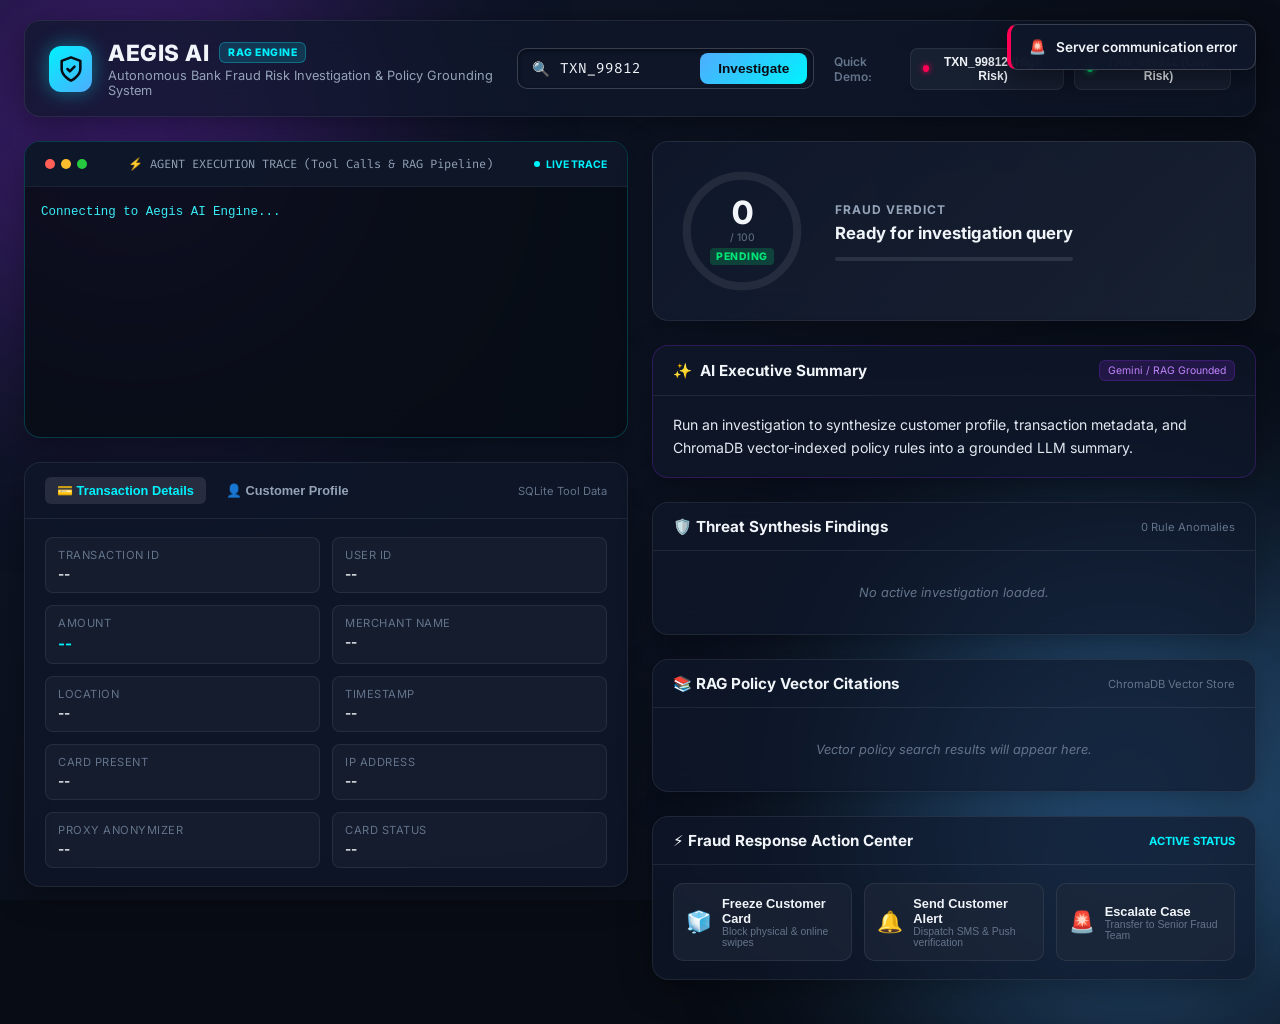
==== static/index.html @ 6ac81ae5 "Initial Commit" ====
<!DOCTYPE html>
<html lang="en">
<head>
  <meta charset="UTF-8" />
  <meta name="viewport" content="width=device-width, initial-scale=1.0" />
  <title>Aegis AI - Bank Fraud Risk Investigation Engine</title>
  <link rel="stylesheet" href="/static/style.css" />
  <!-- Google Fonts for Cyber/Glass Aesthetic -->
  <link rel="preconnect" href="https://fonts.googleapis.com">
  <link rel="preconnect" href="https://fonts.gstatic.com" crossorigin>
  <link href="https://fonts.googleapis.com/css2?family=Fira+Code:wght@400;500;600&family=Inter:wght@300;400;500;600;700;800&display=swap" rel="stylesheet">
</head>
<body>
  <div class="app-background"></div>
  <div class="glow-orb orb-1"></div>
  <div class="glow-orb orb-2"></div>

  <!-- Toast Container -->
  <div id="toast-container" class="toast-container"></div>

  <div class="app-container">
    <!-- Header / Control Bar -->
    <header class="glass-header">
      <div class="brand-section">
        <div class="shield-logo">
          <svg width="28" height="28" viewBox="0 0 24 24" fill="none" stroke="currentColor" stroke-width="2.2" stroke-linecap="round" stroke-linejoin="round">
            <path d="M12 22s8-4 8-10V5l-8-3-8 3v7c0 6 8 10 8 10z"></path>
            <path d="m9 12 2 2 4-4"></path>
          </svg>
        </div>
        <div>
          <h1>AEGIS AI <span class="badge-tag">RAG ENGINE</span></h1>
          <p class="subtitle">Autonomous Bank Fraud Risk Investigation & Policy Grounding System</p>
        </div>
      </div>

      <div class="control-bar">
        <div class="search-input-wrapper">
          <span class="search-icon">🔍</span>
          <input type="text" id="txn-search-input" value="TXN_99812" placeholder="Enter Transaction ID..." />
          <button id="btn-investigate" class="btn-primary">
            <span>Investigate</span>
            <div class="btn-glow"></div>
          </button>
        </div>
        <div class="quick-demos">
          <span class="demo-label">Quick Demo:</span>
          <button class="btn-demo demo-high" onclick="runInvestigation('TXN_99812')">
            <span class="dot dot-danger"></span> TXN_99812 (High Risk)
          </button>
          <button class="btn-demo demo-low" onclick="runInvestigation('TXN_998112')">
            <span class="dot dot-success"></span> TXN_998112 (Low Risk)
          </button>
        </div>
      </div>
    </header>

    <!-- Main Dashboard 2-Column Grid -->
    <main class="dashboard-grid">
      
      <!-- LEFT COLUMN: Agent Trace & Evidence Tabs -->
      <section class="grid-column left-column">
        
        <!-- Agent Execution Trace Console -->
        <div class="glass-card terminal-card">
          <div class="card-header terminal-header">
            <div class="window-controls">
              <span class="control-dot close"></span>
              <span class="control-dot minimize"></span>
              <span class="control-dot maximize"></span>
            </div>
            <div class="terminal-title">
              <span class="terminal-icon">⚡</span> AGENT EXECUTION TRACE (Tool Calls & RAG Pipeline)
            </div>
            <div class="status-indicator">
              <span class="pulse-dot"></span> LIVE TRACE
            </div>
          </div>
          <div class="terminal-body" id="terminal-body">
            <pre id="terminal-content">Click 'Investigate' or select a Quick Demo transaction to stream real-time agent tool execution logs...</pre>
          </div>
        </div>

        <!-- Structured Evidence Tabs -->
        <div class="glass-card evidence-card">
          <div class="card-header">
            <div class="tab-buttons">
              <button class="tab-btn active" onclick="switchTab('txn-details')">
                <span class="tab-icon">💳</span> Transaction Details
              </button>
              <button class="tab-btn" onclick="switchTab('cust-profile')">
                <span class="tab-icon">👤</span> Customer Profile
              </button>
            </div>
            <span class="evidence-tag">SQLite Tool Data</span>
          </div>

          <div class="card-body tab-content-container">
            <!-- Tab 1: Transaction Details -->
            <div id="tab-txn-details" class="tab-pane active">
              <div class="kv-grid" id="txn-details-grid">
                <div class="kv-item"><span class="kv-key">Transaction ID</span><span class="kv-val" id="val-txn-id">--</span></div>
                <div class="kv-item"><span class="kv-key">User ID</span><span class="kv-val" id="val-txn-user">--</span></div>
                <div class="kv-item"><span class="kv-key">Amount</span><span class="kv-val highlight-val" id="val-txn-amt">--</span></div>
                <div class="kv-item"><span class="kv-key">Merchant Name</span><span class="kv-val" id="val-txn-merchant">--</span></div>
                <div class="kv-item"><span class="kv-key">Location</span><span class="kv-val" id="val-txn-location">--</span></div>
                <div class="kv-item"><span class="kv-key">Timestamp</span><span class="kv-val" id="val-txn-time">--</span></div>
                <div class="kv-item"><span class="kv-key">Card Present</span><span class="kv-val" id="val-txn-cardpresent">--</span></div>
                <div class="kv-item"><span class="kv-key">IP Address</span><span class="kv-val" id="val-txn-ip">--</span></div>
                <div class="kv-item"><span class="kv-key">Proxy Anonymizer</span><span class="kv-val" id="val-txn-proxy">--</span></div>
                <div class="kv-item"><span class="kv-key">Card Status</span><span class="kv-val" id="val-txn-status">--</span></div>
              </div>
            </div>

            <!-- Tab 2: Customer Profile -->
            <div id="tab-cust-profile" class="tab-pane">
              <div class="kv-grid" id="cust-profile-grid">
                <div class="kv-item"><span class="kv-key">User ID</span><span class="kv-val" id="val-cust-id">--</span></div>
                <div class="kv-item"><span class="kv-key">Full Name</span><span class="kv-val" id="val-cust-name">--</span></div>
                <div class="kv-item"><span class="kv-key">Home Country</span><span class="kv-val" id="val-cust-country">--</span></div>
                <div class="kv-item"><span class="kv-key">Avg Monthly Spend</span><span class="kv-val" id="val-cust-monthly">--</span></div>
                <div class="kv-item"><span class="kv-key">Avg Transaction Amt</span><span class="kv-val" id="val-cust-avg">--</span></div>
                <div class="kv-item"><span class="kv-key">Total History Txns</span><span class="kv-val" id="val-cust-count">--</span></div>
              </div>
            </div>
          </div>
        </div>

      </section>

      <!-- RIGHT COLUMN: Score Ring, LLM Summary, Findings, Citations & Action Center -->
      <section class="grid-column right-column">

        <!-- Verdict & Risk Score Progress Ring Gauge -->
        <div class="glass-card score-card">
          <div class="score-container">
            <div class="gauge-wrapper">
              <svg class="gauge-svg" viewBox="0 0 160 160">
                <circle class="gauge-bg" cx="80" cy="80" r="68"></circle>
                <circle class="gauge-progress" id="gauge-ring" cx="80" cy="80" r="68"></circle>
              </svg>
              <div class="gauge-content">
                <span class="score-number" id="score-val">0</span>
                <span class="score-total">/ 100</span>
                <span class="risk-badge" id="risk-level-badge">PENDING</span>
              </div>
            </div>
            <div class="score-meta">
              <h2 class="verdict-title">FRAUD VERDICT</h2>
              <p class="action-recommendation" id="required-action-text">Ready for investigation query</p>
              <div class="threat-level-indicator">
                <span class="indicator-bar" id="indicator-bar"></span>
              </div>
            </div>
          </div>
        </div>

        <!-- LLM Executive Summary Card -->
        <div class="glass-card llm-summary-card">
          <div class="card-header">
            <h3><span class="ai-sparkle">✨</span> AI Executive Summary</h3>
            <span class="llm-model-badge">Gemini / RAG Grounded</span>
          </div>
          <div class="card-body">
            <p id="llm-summary-text" class="llm-text">
              Run an investigation to synthesize customer profile, transaction metadata, and ChromaDB vector-indexed policy rules into a grounded LLM summary.
            </p>
          </div>
        </div>

        <!-- Synthesis Findings -->
        <div class="glass-card findings-card">
          <div class="card-header">
            <h3>🛡️ Threat Synthesis Findings</h3>
            <span class="finding-count" id="finding-count">0 Rule Anomalies</span>
          </div>
          <div class="card-body findings-list" id="findings-container">
            <div class="empty-state">No active investigation loaded.</div>
          </div>
        </div>

        <!-- RAG Grounding & Policy Citations -->
        <div class="glass-card citations-card">
          <div class="card-header">
            <h3>📚 RAG Policy Vector Citations</h3>
            <span class="rag-db-tag">ChromaDB Vector Store</span>
          </div>
          <div class="card-body citations-list" id="citations-container">
            <div class="empty-state">Vector policy search results will appear here.</div>
          </div>
        </div>

        <!-- Action Control Center -->
        <div class="glass-card action-center-card">
          <div class="card-header">
            <h3>⚡ Fraud Response Action Center</h3>
            <span class="action-status-tag" id="action-status-tag">ACTIVE STATUS</span>
          </div>
          <div class="card-body action-buttons-grid">
            <button id="btn-freeze" class="btn-action btn-freeze" onclick="executeAction('freeze')">
              <span class="btn-icon">🧊</span>
              <div class="btn-text-wrap">
                <span class="btn-title">Freeze Customer Card</span>
                <span class="btn-sub">Block physical & online swipes</span>
              </div>
            </button>
            <button id="btn-notify" class="btn-action btn-notify" onclick="executeAction('notify')">
              <span class="btn-icon">🔔</span>
              <div class="btn-text-wrap">
                <span class="btn-title">Send Customer Alert</span>
                <span class="btn-sub">Dispatch SMS & Push verification</span>
              </div>
            </button>
            <button id="btn-escalate" class="btn-action btn-escalate" onclick="executeAction('escalate')">
              <span class="btn-icon">🚨</span>
              <div class="btn-text-wrap">
                <span class="btn-title">Escalate Case</span>
                <span class="btn-sub">Transfer to Senior Fraud Team</span>
              </div>
            </button>
          </div>
        </div>

      </section>
    </main>
  </div>

  <script src="/static/script.js"></script>
</body>
</html>
---- static/style.css ----
/* ==========================================
   Aegis AI - Modern Dark Glassmorphism Theme
   ========================================== */

:root {
  --bg-dark: #080c14;
  --glass-bg: rgba(15, 23, 42, 0.7);
  --glass-bg-hover: rgba(30, 41, 59, 0.8);
  --glass-border: rgba(255, 255, 255, 0.08);
  --glass-border-bright: rgba(255, 255, 255, 0.18);
  
  --text-main: #f1f5f9;
  --text-muted: #94a3b8;
  --text-dim: #64748b;
  
  --accent-cyan: #00f2fe;
  --accent-blue: #4facfe;
  --accent-purple: #7928ca;
  
  --risk-high: #ff0055;
  --risk-high-glow: rgba(255, 0, 85, 0.35);
  --risk-medium: #ff9200;
  --risk-medium-glow: rgba(255, 146, 0, 0.35);
  --risk-low: #00e676;
  --risk-low-glow: rgba(0, 230, 118, 0.35);
  
  --font-sans: 'Inter', system-ui, -apple-system, sans-serif;
  --font-mono: 'Fira Code', monospace;
}

* {
  box-sizing: border-box;
  margin: 0;
  padding: 0;
}

body {
  background-color: var(--bg-dark);
  color: var(--text-main);
  font-family: var(--font-sans);
  min-height: 100vh;
  overflow-x: hidden;
  position: relative;
}

/* Background animated glow orbs */
.app-background {
  position: fixed;
  top: 0;
  left: 0;
  width: 100vw;
  height: 100vh;
  background: radial-gradient(circle at 20% 20%, #0f172a 0%, #080c14 100%);
  z-index: -2;
}

.glow-orb {
  position: fixed;
  border-radius: 50%;
  filter: blur(120px);
  z-index: -1;
  pointer-events: none;
  opacity: 0.45;
}

.orb-1 {
  width: 450px;
  height: 450px;
  background: var(--accent-purple);
  top: -100px;
  left: -100px;
}

.orb-2 {
  width: 500px;
  height: 500px;
  background: var(--accent-blue);
  bottom: -150px;
  right: -100px;
}

/* App Container */
.app-container {
  max-width: 1440px;
  margin: 0 auto;
  padding: 20px 24px;
}

/* Glass Header */
.glass-header {
  background: var(--glass-bg);
  backdrop-filter: blur(16px);
  -webkit-backdrop-filter: blur(16px);
  border: 1px solid var(--glass-border);
  border-radius: 16px;
  padding: 18px 24px;
  display: flex;
  justify-content: space-between;
  align-items: center;
  margin-bottom: 24px;
  box-shadow: 0 8px 32px 0 rgba(0, 0, 0, 0.4);
}

.brand-section {
  display: flex;
  align-items: center;
  gap: 16px;
}

.shield-logo {
  width: 46px;
  height: 46px;
  background: linear-gradient(135deg, var(--accent-cyan), var(--accent-blue));
  border-radius: 12px;
  display: flex;
  align-items: center;
  justify-content: center;
  color: #080c14;
  box-shadow: 0 0 20px rgba(0, 242, 254, 0.4);
}

.brand-section h1 {
  font-size: 1.4rem;
  font-weight: 800;
  letter-spacing: 0.5px;
  display: flex;
  align-items: center;
  gap: 10px;
}

.badge-tag {
  font-size: 0.65rem;
  padding: 3px 8px;
  border-radius: 6px;
  background: rgba(0, 242, 254, 0.15);
  color: var(--accent-cyan);
  border: 1px solid rgba(0, 242, 254, 0.3);
}

.subtitle {
  font-size: 0.8rem;
  color: var(--text-muted);
  margin-top: 2px;
}

/* Control Bar */
.control-bar {
  display: flex;
  align-items: center;
  gap: 20px;
}

.search-input-wrapper {
  display: flex;
  align-items: center;
  background: rgba(15, 23, 42, 0.8);
  border: 1px solid var(--glass-border-bright);
  border-radius: 10px;
  padding: 4px 6px 4px 14px;
  gap: 10px;
  box-shadow: inset 0 2px 4px rgba(0,0,0,0.4);
}

.search-icon {
  font-size: 0.9rem;
}

.search-input-wrapper input {
  background: transparent;
  border: none;
  outline: none;
  color: var(--text-main);
  font-family: var(--font-mono);
  font-size: 0.9rem;
  width: 130px;
}

.btn-primary {
  background: linear-gradient(135deg, var(--accent-blue), var(--accent-cyan));
  color: #080c14;
  font-weight: 700;
  font-size: 0.85rem;
  border: none;
  border-radius: 8px;
  padding: 8px 18px;
  cursor: pointer;
  position: relative;
  overflow: hidden;
  transition: transform 0.2s, box-shadow 0.2s;
}

.btn-primary:hover {
  transform: translateY(-1px);
  box-shadow: 0 4px 16px rgba(0, 242, 254, 0.4);
}

.quick-demos {
  display: flex;
  align-items: center;
  gap: 10px;
}

.demo-label {
  font-size: 0.75rem;
  color: var(--text-dim);
  font-weight: 600;
}

.btn-demo {
  background: rgba(30, 41, 59, 0.6);
  border: 1px solid var(--glass-border);
  color: var(--text-main);
  padding: 6px 12px;
  border-radius: 8px;
  font-size: 0.75rem;
  font-weight: 600;
  cursor: pointer;
  display: flex;
  align-items: center;
  gap: 6px;
  transition: all 0.2s ease;
}

.btn-demo:hover {
  background: rgba(51, 65, 85, 0.8);
  border-color: var(--glass-border-bright);
}

.dot {
  width: 7px;
  height: 7px;
  border-radius: 50%;
}
.dot-danger { background: var(--risk-high); box-shadow: 0 0 6px var(--risk-high); }
.dot-success { background: var(--risk-low); box-shadow: 0 0 6px var(--risk-low); }

/* Main Dashboard Grid */
.dashboard-grid {
  display: grid;
  grid-template-columns: 1fr 1fr;
  gap: 24px;
}

/* Glass Card Common */
.glass-card {
  background: var(--glass-bg);
  backdrop-filter: blur(16px);
  -webkit-backdrop-filter: blur(16px);
  border: 1px solid var(--glass-border);
  border-radius: 16px;
  overflow: hidden;
  box-shadow: 0 8px 32px 0 rgba(0, 0, 0, 0.35);
  margin-bottom: 24px;
}

.card-header {
  padding: 14px 20px;
  border-bottom: 1px solid var(--glass-border);
  display: flex;
  justify-content: space-between;
  align-items: center;
}

.card-header h3 {
  font-size: 0.95rem;
  font-weight: 700;
  color: var(--text-main);
  display: flex;
  align-items: center;
  gap: 8px;
}

.card-body {
  padding: 18px 20px;
}

/* Terminal Execution Trace */
.terminal-card {
  background: rgba(8, 12, 20, 0.85);
  border: 1px solid rgba(0, 242, 254, 0.2);
}

.terminal-header {
  background: rgba(15, 23, 42, 0.95);
  border-bottom: 1px solid rgba(255, 255, 255, 0.05);
}

.window-controls {
  display: flex;
  gap: 6px;
}

.control-dot {
  width: 10px;
  height: 10px;
  border-radius: 50%;
}
.control-dot.close { background: #ff5f56; }
.control-dot.minimize { background: #ffbd2e; }
.control-dot.maximize { background: #27c93f; }

.terminal-title {
  font-family: var(--font-mono);
  font-size: 0.75rem;
  color: var(--text-muted);
}

.status-indicator {
  font-size: 0.65rem;
  font-weight: 700;
  color: var(--accent-cyan);
  display: flex;
  align-items: center;
  gap: 6px;
}

.pulse-dot {
  width: 6px;
  height: 6px;
  background: var(--accent-cyan);
  border-radius: 50%;
  animation: pulse 1.5s infinite;
}

@keyframes pulse {
  0% { transform: scale(0.9); opacity: 0.7; }
  50% { transform: scale(1.3); opacity: 1; box-shadow: 0 0 8px var(--accent-cyan); }
  100% { transform: scale(0.9); opacity: 0.7; }
}

.terminal-body {
  height: 250px;
  overflow-y: auto;
  padding: 16px;
  font-family: var(--font-mono);
  font-size: 0.78rem;
  line-height: 1.5;
  color: #38edf6;
}

.terminal-body::-webkit-scrollbar {
  width: 6px;
}
.terminal-body::-webkit-scrollbar-thumb {
  background: rgba(255,255,255,0.1);
  border-radius: 4px;
}

/* Evidence Tabs */
.tab-buttons {
  display: flex;
  gap: 8px;
}

.tab-btn {
  background: transparent;
  border: none;
  color: var(--text-muted);
  font-weight: 600;
  font-size: 0.8rem;
  padding: 6px 12px;
  border-radius: 6px;
  cursor: pointer;
  transition: all 0.2s;
}

.tab-btn.active {
  background: rgba(255, 255, 255, 0.1);
  color: var(--accent-cyan);
}

.evidence-tag {
  font-size: 0.7rem;
  color: var(--text-dim);
}

.tab-pane {
  display: none;
}

.tab-pane.active {
  display: block;
}

.kv-grid {
  display: grid;
  grid-template-columns: repeat(2, 1fr);
  gap: 12px;
}

.kv-item {
  background: rgba(30, 41, 59, 0.4);
  border: 1px solid var(--glass-border);
  padding: 10px 12px;
  border-radius: 8px;
  display: flex;
  flex-direction: column;
  gap: 4px;
}

.kv-key {
  font-size: 0.7rem;
  color: var(--text-dim);
  text-transform: uppercase;
  letter-spacing: 0.5px;
}

.kv-val {
  font-size: 0.85rem;
  font-weight: 600;
  color: var(--text-main);
  word-break: break-all;
}

.highlight-val {
  color: var(--accent-cyan);
  font-size: 0.95rem;
  font-weight: 700;
}

/* Score Card & Gauge */
.score-card {
  background: linear-gradient(135deg, rgba(15, 23, 42, 0.9), rgba(30, 41, 59, 0.7));
}

.score-container {
  display: flex;
  align-items: center;
  padding: 24px;
  gap: 28px;
}

.gauge-wrapper {
  position: relative;
  width: 130px;
  height: 130px;
  flex-shrink: 0;
}

.gauge-svg {
  width: 100%;
  height: 100%;
  transform: rotate(-90deg);
}

.gauge-bg {
  fill: none;
  stroke: rgba(255, 255, 255, 0.08);
  stroke-width: 10;
}

.gauge-progress {
  fill: none;
  stroke: var(--risk-low);
  stroke-width: 10;
  stroke-linecap: round;
  stroke-dasharray: 427; /* 2 * PI * 68 */
  stroke-dashoffset: 427;
  transition: stroke-dashoffset 1.2s ease-out, stroke 0.5s ease;
}

.gauge-content {
  position: absolute;
  top: 0;
  left: 0;
  width: 100%;
  height: 100%;
  display: flex;
  flex-direction: column;
  align-items: center;
  justify-content: center;
}

.score-number {
  font-size: 2rem;
  font-weight: 800;
  color: var(--text-main);
  line-height: 1;
}

.score-total {
  font-size: 0.65rem;
  color: var(--text-dim);
  margin-top: 2px;
}

.risk-badge {
  font-size: 0.65rem;
  font-weight: 800;
  padding: 2px 6px;
  border-radius: 4px;
  margin-top: 4px;
  letter-spacing: 0.5px;
  background: rgba(0, 230, 118, 0.2);
  color: var(--risk-low);
}

.score-meta {
  display: flex;
  flex-direction: column;
  gap: 6px;
}

.verdict-title {
  font-size: 0.75rem;
  color: var(--text-muted);
  letter-spacing: 1px;
  text-transform: uppercase;
}

.action-recommendation {
  font-size: 1.05rem;
  font-weight: 700;
  color: var(--text-main);
}

.threat-level-indicator {
  height: 4px;
  background: rgba(255, 255, 255, 0.1);
  border-radius: 2px;
  overflow: hidden;
  margin-top: 8px;
}

.indicator-bar {
  display: block;
  height: 100%;
  width: 0%;
  background: var(--risk-low);
  transition: width 1s ease, background 0.5s ease;
}

/* LLM Executive Summary Card */
.llm-summary-card {
  border-color: rgba(121, 40, 202, 0.3);
}

.llm-model-badge {
  font-size: 0.65rem;
  padding: 3px 8px;
  border-radius: 6px;
  background: rgba(121, 40, 202, 0.2);
  color: #c084fc;
  border: 1px solid rgba(121, 40, 202, 0.3);
}

.llm-text {
  font-size: 0.88rem;
  line-height: 1.6;
  color: #e2e8f0;
}

/* Synthesis Findings */
.finding-count {
  font-size: 0.7rem;
  color: var(--text-dim);
}

.findings-list {
  display: flex;
  flex-direction: column;
  gap: 10px;
}

.finding-item {
  background: rgba(30, 41, 59, 0.5);
  border: 1px solid var(--glass-border);
  border-left: 4px solid var(--accent-blue);
  padding: 12px 14px;
  border-radius: 8px;
  display: flex;
  flex-direction: column;
  gap: 6px;
}

.finding-item.critical { border-left-color: var(--risk-high); }
.finding-item.high { border-left-color: var(--risk-high); }
.finding-item.medium { border-left-color: var(--risk-medium); }
.finding-item.low { border-left-color: var(--risk-low); }

.finding-top {
  display: flex;
  justify-content: space-between;
  align-items: center;
}

.finding-title {
  font-size: 0.85rem;
  font-weight: 700;
}

.finding-meta {
  display: flex;
  gap: 6px;
}

.severity-tag {
  font-size: 0.65rem;
  font-weight: 800;
  padding: 2px 6px;
  border-radius: 4px;
}

.severity-tag.CRITICAL, .severity-tag.HIGH { background: rgba(255, 0, 85, 0.2); color: var(--risk-high); }
.severity-tag.MEDIUM { background: rgba(255, 146, 0, 0.2); color: var(--risk-medium); }
.severity-tag.LOW, .severity-tag.PASS { background: rgba(0, 230, 118, 0.2); color: var(--risk-low); }

.policy-tag {
  font-size: 0.65rem;
  padding: 2px 6px;
  border-radius: 4px;
  background: rgba(0, 242, 254, 0.15);
  color: var(--accent-cyan);
}

.finding-desc {
  font-size: 0.78rem;
  color: var(--text-muted);
  line-height: 1.4;
}

/* RAG Citations */
.rag-db-tag {
  font-size: 0.7rem;
  color: var(--text-dim);
}

.citations-list {
  display: flex;
  flex-direction: column;
  gap: 10px;
}

.citation-card {
  background: rgba(15, 23, 42, 0.7);
  border: 1px solid var(--glass-border);
  border-radius: 8px;
  padding: 12px 14px;
}

.citation-header {
  display: flex;
  justify-content: space-between;
  align-items: center;
  margin-bottom: 6px;
}

.citation-section-title {
  font-size: 0.82rem;
  font-weight: 700;
  color: var(--accent-cyan);
}

.citation-score {
  font-size: 0.7rem;
  font-weight: 700;
  color: var(--risk-low);
}

.citation-text {
  font-size: 0.78rem;
  color: var(--text-muted);
  line-height: 1.4;
  font-style: italic;
}

/* Action Control Center */
.action-status-tag {
  font-size: 0.7rem;
  color: var(--accent-cyan);
  font-weight: 700;
}

.action-buttons-grid {
  display: grid;
  grid-template-columns: repeat(3, 1fr);
  gap: 12px;
}

.btn-action {
  background: rgba(30, 41, 59, 0.6);
  border: 1px solid var(--glass-border);
  padding: 12px;
  border-radius: 10px;
  color: var(--text-main);
  cursor: pointer;
  display: flex;
  align-items: center;
  gap: 10px;
  text-align: left;
  transition: all 0.2s ease;
}

.btn-action:hover {
  background: rgba(51, 65, 85, 0.8);
  border-color: var(--glass-border-bright);
  transform: translateY(-2px);
}

.btn-freeze:hover { border-color: var(--risk-high); box-shadow: 0 4px 16px var(--risk-high-glow); }
.btn-notify:hover { border-color: var(--risk-medium); box-shadow: 0 4px 16px var(--risk-medium-glow); }
.btn-escalate:hover { border-color: var(--accent-cyan); box-shadow: 0 4px 16px rgba(0, 242, 254, 0.3); }

.btn-icon {
  font-size: 1.3rem;
}

.btn-text-wrap {
  display: flex;
  flex-direction: column;
}

.btn-title {
  font-size: 0.8rem;
  font-weight: 700;
}

.btn-sub {
  font-size: 0.65rem;
  color: var(--text-dim);
}

/* Empty State */
.empty-state {
  font-size: 0.8rem;
  color: var(--text-dim);
  text-align: center;
  padding: 16px;
  font-style: italic;
}

/* Toast Container */
.toast-container {
  position: fixed;
  top: 24px;
  right: 24px;
  display: flex;
  flex-direction: column;
  gap: 10px;
  z-index: 9999;
}

.toast {
  background: rgba(15, 23, 42, 0.95);
  backdrop-filter: blur(12px);
  border: 1px solid var(--glass-border-bright);
  padding: 14px 18px;
  border-radius: 10px;
  color: var(--text-main);
  font-size: 0.85rem;
  font-weight: 600;
  box-shadow: 0 8px 32px rgba(0, 0, 0, 0.5);
  display: flex;
  align-items: center;
  gap: 10px;
  animation: slideIn 0.3s ease-out forwards;
}

.toast.success { border-left: 4px solid var(--risk-low); }
.toast.danger { border-left: 4px solid var(--risk-high); }

@keyframes slideIn {
  from { transform: translateX(100%); opacity: 0; }
  to { transform: translateX(0); opacity: 1; }
}

/* Responsive adjustments */
@media (max-width: 1024px) {
  .dashboard-grid {
    grid-template-columns: 1fr;
  }
  .action-buttons-grid {
    grid-template-columns: 1fr;
  }
}
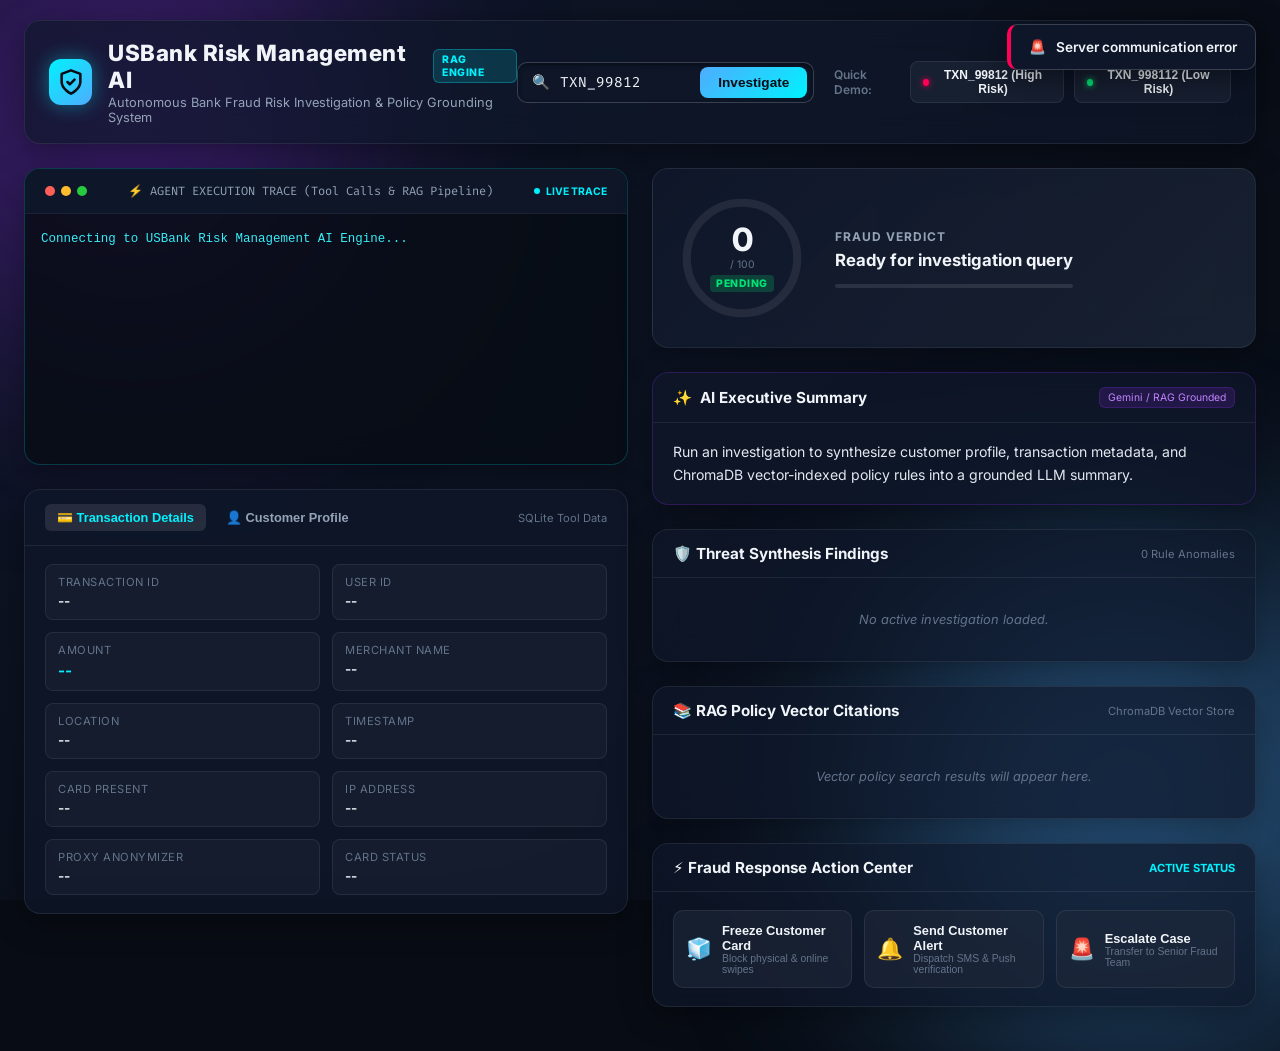
==== commit bd745a83: "Final changes" ====
--- a/static/index.html
+++ b/static/index.html
@@ -3,7 +3,7 @@
 <head>
   <meta charset="UTF-8" />
   <meta name="viewport" content="width=device-width, initial-scale=1.0" />
-  <title>Aegis AI - Bank Fraud Risk Investigation Engine</title>
+  <title>USBank Risk Management AI - Bank Fraud Risk Investigation Engine</title>
   <link rel="stylesheet" href="/static/style.css" />
   <!-- Google Fonts for Cyber/Glass Aesthetic -->
   <link rel="preconnect" href="https://fonts.googleapis.com">
@@ -29,7 +29,7 @@
           </svg>
         </div>
         <div>
-          <h1>AEGIS AI <span class="badge-tag">RAG ENGINE</span></h1>
+          <h1>USBank Risk Management AI <span class="badge-tag">RAG ENGINE</span></h1>
           <p class="subtitle">Autonomous Bank Fraud Risk Investigation & Policy Grounding System</p>
         </div>
       </div>
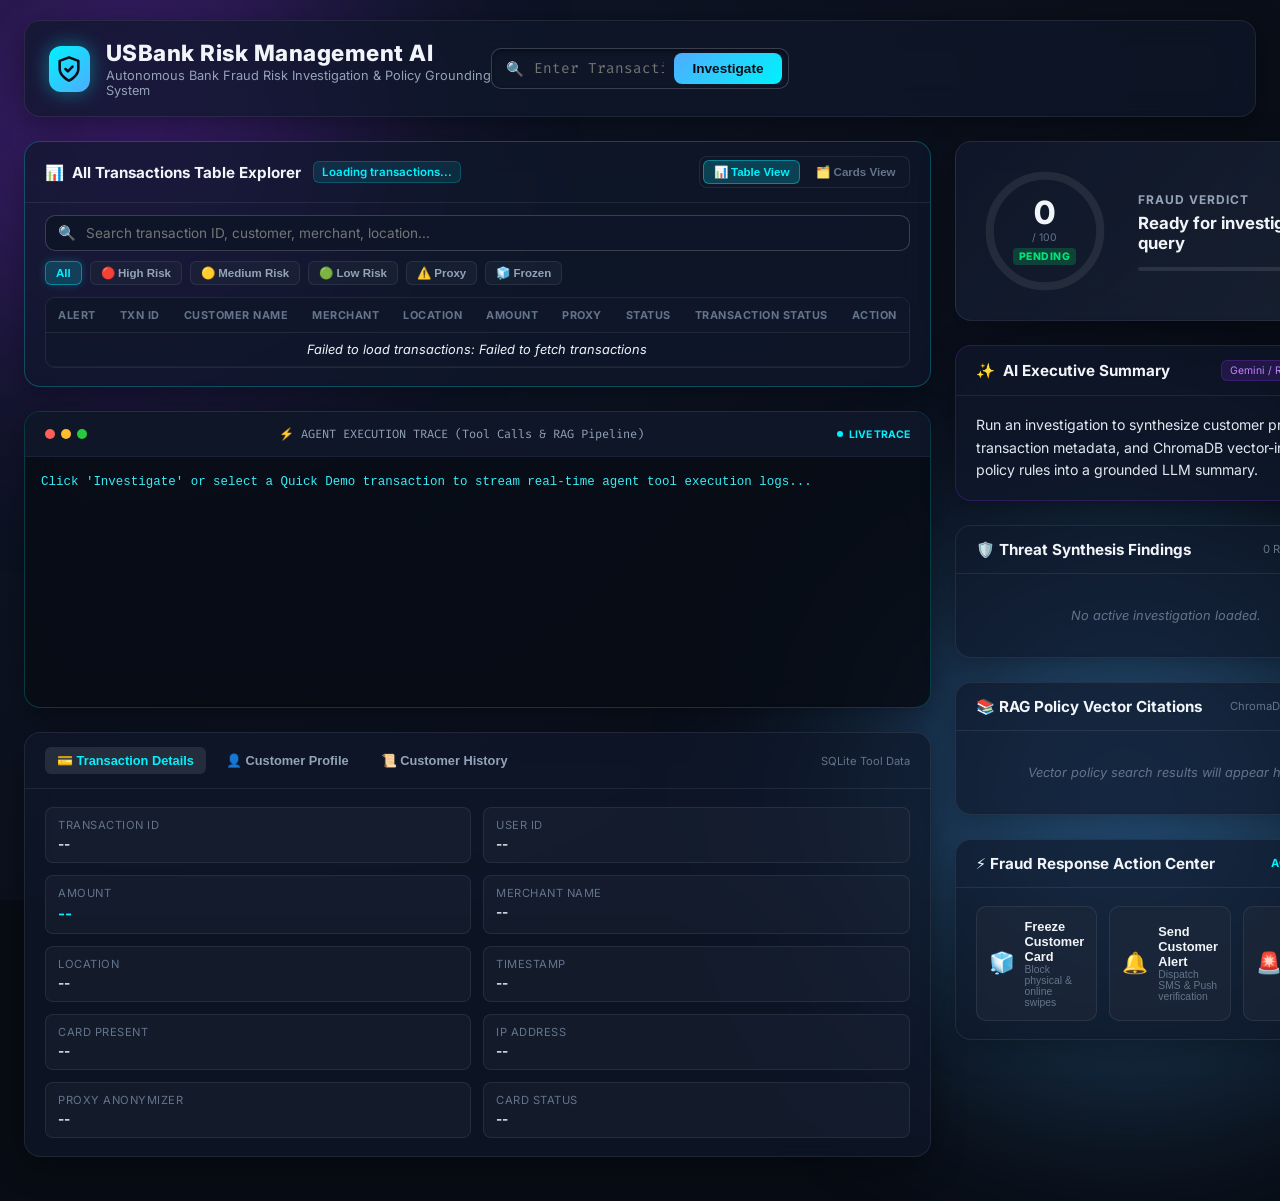
==== commit 8e969b0e: "Changes" ====
--- a/static/index.html
+++ b/static/index.html
@@ -4,7 +4,7 @@
   <meta charset="UTF-8" />
   <meta name="viewport" content="width=device-width, initial-scale=1.0" />
   <title>USBank Risk Management AI - Bank Fraud Risk Investigation Engine</title>
-  <link rel="stylesheet" href="/static/style.css" />
+  <link rel="stylesheet" href="/static/style.css?v=3" />
   <!-- Google Fonts for Cyber/Glass Aesthetic -->
   <link rel="preconnect" href="https://fonts.googleapis.com">
   <link rel="preconnect" href="https://fonts.gstatic.com" crossorigin>
@@ -29,7 +29,7 @@
           </svg>
         </div>
         <div>
-          <h1>USBank Risk Management AI <span class="badge-tag">RAG ENGINE</span></h1>
+          <h1>USBank Risk Management AI </h1>
           <p class="subtitle">Autonomous Bank Fraud Risk Investigation & Policy Grounding System</p>
         </div>
       </div>
@@ -37,30 +37,83 @@
       <div class="control-bar">
         <div class="search-input-wrapper">
           <span class="search-icon">🔍</span>
-          <input type="text" id="txn-search-input" value="TXN_99812" placeholder="Enter Transaction ID..." />
+          <input type="text" id="txn-search-input" value="" placeholder="Enter Transaction ID..." />
           <button id="btn-investigate" class="btn-primary">
             <span>Investigate</span>
             <div class="btn-glow"></div>
           </button>
         </div>
-        <div class="quick-demos">
-          <span class="demo-label">Quick Demo:</span>
-          <button class="btn-demo demo-high" onclick="runInvestigation('TXN_99812')">
-            <span class="dot dot-danger"></span> TXN_99812 (High Risk)
-          </button>
-          <button class="btn-demo demo-low" onclick="runInvestigation('TXN_998112')">
-            <span class="dot dot-success"></span> TXN_998112 (Low Risk)
-          </button>
-        </div>
       </div>
     </header>
 
     <!-- Main Dashboard 2-Column Grid -->
     <main class="dashboard-grid">
       
-      <!-- LEFT COLUMN: Agent Trace & Evidence Tabs -->
+      <!-- LEFT COLUMN: Transaction Explorer, Agent Trace & Evidence Tabs -->
       <section class="grid-column left-column">
         
+        <!-- Transaction Explorer & Live Search Panel -->
+        <div class="glass-card explorer-card">
+          <div class="card-header">
+            <div class="explorer-header-left">
+              <h3><span class="header-icon">📊</span> All Transactions Table Explorer</h3>
+              <span class="explorer-count" id="explorer-count">Loading transactions...</span>
+            </div>
+            <div class="view-toggle-buttons">
+              <button class="btn-view-toggle active" id="view-mode-table" onclick="switchExplorerView('table')">📊 Table View</button>
+              <button class="btn-view-toggle" id="view-mode-card" onclick="switchExplorerView('card')">🗂️ Cards View</button>
+            </div>
+          </div>
+          <div class="explorer-filter-bar">
+            <div class="explorer-search-box">
+              <span class="search-icon">🔍</span>
+              <input type="text" id="explorer-search-input" placeholder="Search transaction ID, customer, merchant, location..." />
+              <button id="explorer-search-clear" class="btn-clear" onclick="clearExplorerSearch()" style="display:none;">✕</button>
+            </div>
+            <div class="filter-pills">
+              <button class="pill-btn active" data-filter="all" onclick="setFilterCategory('all')">All</button>
+              <button class="pill-btn pill-high" data-filter="high" onclick="setFilterCategory('high')">🔴 High Risk</button>
+              <button class="pill-btn pill-medium" data-filter="medium" onclick="setFilterCategory('medium')">🟡 Medium Risk</button>
+              <button class="pill-btn pill-low" data-filter="low" onclick="setFilterCategory('low')">🟢 Low Risk</button>
+              <button class="pill-btn" data-filter="proxy" onclick="setFilterCategory('proxy')">⚠️ Proxy</button>
+              <button class="pill-btn" data-filter="frozen" onclick="setFilterCategory('frozen')">🧊 Frozen</button>
+            </div>
+          </div>
+          <div class="card-body explorer-list-body">
+            <!-- Table View Container (Default) -->
+            <div id="explorer-table-container" class="explorer-view-wrapper">
+              <div class="main-txn-table-wrapper">
+                <table class="main-txn-table">
+                  <thead>
+                    <tr>
+                      <th>Alert</th>
+                      <th>TXN ID</th>
+                      <th>Customer Name</th>
+                      <th>Merchant</th>
+                      <th>Location</th>
+                      <th>Amount</th>
+                      <th>Proxy</th>
+                      <th>Status</th>
+                      <th>Transaction Status</th>
+                      <th>Action</th>
+                    </tr>
+                  </thead>
+                  <tbody id="main-txn-tbody">
+                    <tr><td colspan="10" class="empty-state">Loading transaction database...</td></tr>
+                  </tbody>
+                </table>
+              </div>
+            </div>
+
+            <!-- Card View Container -->
+            <div id="explorer-card-container" class="explorer-view-wrapper" style="display:none;">
+              <div class="txn-list-grid" id="txn-list-container">
+                <div class="empty-state">Loading transactions from database...</div>
+              </div>
+            </div>
+          </div>
+        </div>
+
         <!-- Agent Execution Trace Console -->
         <div class="glass-card terminal-card">
           <div class="card-header terminal-header">
@@ -90,6 +143,9 @@
               </button>
               <button class="tab-btn" onclick="switchTab('cust-profile')">
                 <span class="tab-icon">👤</span> Customer Profile
+              </button>
+              <button class="tab-btn" onclick="switchTab('cust-history')">
+                <span class="tab-icon">📜</span> Customer History
               </button>
             </div>
             <span class="evidence-tag">SQLite Tool Data</span>
@@ -123,6 +179,32 @@
                 <div class="kv-item"><span class="kv-key">Total History Txns</span><span class="kv-val" id="val-cust-count">--</span></div>
               </div>
             </div>
+
+            <!-- Tab 3: Customer History Table -->
+            <div id="tab-cust-history" class="tab-pane">
+              <div class="cust-history-header">
+                <span class="history-title" id="cust-history-title">Customer History Records</span>
+              </div>
+              <div class="cust-history-table-wrapper">
+                <table class="cust-history-table">
+                  <thead>
+                    <tr>
+                      <th>TXN ID</th>
+                      <th>Date & Time</th>
+                      <th>Merchant</th>
+                      <th>Location</th>
+                      <th>Amount</th>
+                      <th>Proxy</th>
+                      <th>Transaction Status</th>
+                      <th>Action</th>
+                    </tr>
+                  </thead>
+                  <tbody id="cust-history-tbody">
+                    <tr><td colspan="8" class="empty-state">Loading transaction history...</td></tr>
+                  </tbody>
+                </table>
+              </div>
+            </div>
           </div>
         </div>
 
@@ -225,6 +307,6 @@
     </main>
   </div>
 
-  <script src="/static/script.js"></script>
+  <script src="/static/script.js?v=4"></script>
 </body>
 </html>
--- a/static/style.css
+++ b/static/style.css
@@ -1,3 +1,14 @@
+.badge-transaction-success {
+  background: rgba(0, 230, 118, 0.16);
+  border: 1px solid rgba(0, 230, 118, 0.45);
+  color: #00e676;
+}
+
+.badge-transaction-failed {
+  background: rgba(255, 82, 82, 0.16);
+  border: 1px solid rgba(255, 82, 82, 0.45);
+  color: #ff5252;
+}
 /* ==========================================
    Aegis AI - Modern Dark Glassmorphism Theme
    ========================================== */
@@ -94,8 +105,8 @@
   border: 1px solid var(--glass-border);
   border-radius: 16px;
   padding: 18px 24px;
-  display: flex;
-  justify-content: space-between;
+  display: grid;
+  grid-template-columns: 1fr auto 1fr;
   align-items: center;
   margin-bottom: 24px;
   box-shadow: 0 8px 32px 0 rgba(0, 0, 0, 0.4);
@@ -147,6 +158,8 @@
 .control-bar {
   display: flex;
   align-items: center;
+  grid-column: 2;
+  justify-content: center;
   gap: 20px;
 }
 
@@ -773,3 +786,515 @@
     grid-template-columns: 1fr;
   }
 }
+
+/* ==========================================
+   Transaction Explorer & Search Styling
+   ========================================== */
+.explorer-card {
+  border-color: rgba(0, 242, 254, 0.25);
+}
+
+.explorer-count {
+  font-size: 0.72rem;
+  color: var(--accent-cyan);
+  font-weight: 600;
+  background: rgba(0, 242, 254, 0.1);
+  padding: 3px 8px;
+  border-radius: 6px;
+  border: 1px solid rgba(0, 242, 254, 0.2);
+}
+
+.explorer-filter-bar {
+  padding: 12px 20px 0 20px;
+  display: flex;
+  flex-direction: column;
+  gap: 10px;
+}
+
+.explorer-search-box {
+  display: flex;
+  align-items: center;
+  background: rgba(15, 23, 42, 0.9);
+  border: 1px solid var(--glass-border-bright);
+  border-radius: 10px;
+  padding: 8px 12px;
+  gap: 10px;
+  transition: border-color 0.2s, box-shadow 0.2s;
+}
+
+.explorer-search-box:focus-within {
+  border-color: var(--accent-cyan);
+  box-shadow: 0 0 12px rgba(0, 242, 254, 0.25);
+}
+
+.explorer-search-box input {
+  background: transparent;
+  border: none;
+  outline: none;
+  color: var(--text-main);
+  font-family: var(--font-sans);
+  font-size: 0.85rem;
+  width: 100%;
+}
+
+.btn-clear {
+  background: transparent;
+  border: none;
+  color: var(--text-dim);
+  cursor: pointer;
+  font-size: 0.85rem;
+  padding: 2px 4px;
+}
+.btn-clear:hover {
+  color: var(--text-main);
+}
+
+.filter-pills {
+  display: flex;
+  gap: 8px;
+  flex-wrap: wrap;
+}
+
+.pill-btn {
+  background: rgba(30, 41, 59, 0.5);
+  border: 1px solid var(--glass-border);
+  color: var(--text-muted);
+  font-size: 0.72rem;
+  font-weight: 600;
+  padding: 4px 10px;
+  border-radius: 6px;
+  cursor: pointer;
+  transition: all 0.2s ease;
+}
+
+.pill-btn:hover {
+  background: rgba(51, 65, 85, 0.7);
+  color: var(--text-main);
+}
+
+.pill-btn.active {
+  background: rgba(0, 242, 254, 0.18);
+  color: var(--accent-cyan);
+  border-color: rgba(0, 242, 254, 0.4);
+  box-shadow: 0 0 8px rgba(0, 242, 254, 0.2);
+}
+
+.explorer-list-body {
+  padding: 12px 20px 18px 20px;
+  max-height: 320px;
+  overflow-y: auto;
+}
+
+.explorer-list-body::-webkit-scrollbar {
+  width: 6px;
+}
+.explorer-list-body::-webkit-scrollbar-thumb {
+  background: rgba(255, 255, 255, 0.12);
+  border-radius: 4px;
+}
+
+.txn-list-grid {
+  display: flex;
+  flex-direction: column;
+  gap: 8px;
+}
+
+.txn-row {
+  background: rgba(30, 41, 59, 0.4);
+  border: 1px solid var(--glass-border);
+  border-radius: 10px;
+  padding: 12px 14px;
+  display: flex;
+  justify-content: space-between;
+  align-items: center;
+  cursor: pointer;
+  transition: all 0.2s ease;
+  position: relative;
+  overflow: hidden;
+}
+
+.txn-row:hover {
+  background: rgba(30, 41, 59, 0.8);
+  border-color: var(--glass-border-bright);
+  transform: translateX(3px);
+}
+
+.txn-row.active {
+  background: linear-gradient(135deg, rgba(0, 242, 254, 0.12), rgba(15, 23, 42, 0.8));
+  border-color: var(--accent-cyan);
+  box-shadow: 0 0 14px rgba(0, 242, 254, 0.2);
+}
+
+.txn-row.active::before {
+  content: '';
+  position: absolute;
+  left: 0;
+  top: 0;
+  bottom: 0;
+  width: 4px;
+  background: var(--accent-cyan);
+  box-shadow: 0 0 8px var(--accent-cyan);
+}
+
+.txn-left {
+  display: flex;
+  flex-direction: column;
+  gap: 3px;
+}
+
+.txn-id-row {
+  display: flex;
+  align-items: center;
+  gap: 8px;
+}
+
+.txn-id-text {
+  font-family: var(--font-mono);
+  font-weight: 700;
+  font-size: 0.88rem;
+  color: var(--text-main);
+}
+
+.txn-cust-name {
+  font-size: 0.78rem;
+  color: var(--text-muted);
+}
+
+.txn-sub-meta {
+  font-size: 0.7rem;
+  color: var(--text-dim);
+  display: flex;
+  align-items: center;
+  gap: 8px;
+}
+
+.txn-right {
+  display: flex;
+  flex-direction: column;
+  align-items: flex-end;
+  gap: 4px;
+}
+
+.txn-amount {
+  font-family: var(--font-mono);
+  font-weight: 700;
+  font-size: 0.9rem;
+  color: var(--accent-cyan);
+}
+
+.txn-badge-group {
+  display: flex;
+  gap: 4px;
+}
+
+.txn-badge {
+  font-size: 0.62rem;
+  font-weight: 800;
+  padding: 2px 6px;
+  border-radius: 4px;
+  letter-spacing: 0.5px;
+  text-transform: uppercase;
+}
+
+.badge-proxy {
+  background: rgba(255, 146, 0, 0.2);
+  color: var(--risk-medium);
+  border: 1px solid rgba(255, 146, 0, 0.3);
+}
+
+.badge-frozen {
+  background: rgba(255, 0, 85, 0.2);
+  color: var(--risk-high);
+  border: 1px solid rgba(255, 0, 85, 0.3);
+}
+
+.badge-active {
+  background: rgba(0, 230, 118, 0.15);
+  color: var(--risk-low);
+  border: 1px solid rgba(0, 230, 118, 0.25);
+}
+
+/* Customer History Table */
+.cust-history-header {
+  margin-bottom: 10px;
+  display: flex;
+  justify-content: space-between;
+  align-items: center;
+}
+
+.history-title {
+  font-size: 0.8rem;
+  font-weight: 700;
+  color: var(--accent-cyan);
+}
+
+.cust-history-table-wrapper {
+  max-height: 220px;
+  overflow-y: auto;
+  border: 1px solid var(--glass-border);
+  border-radius: 8px;
+}
+
+.cust-history-table-wrapper::-webkit-scrollbar {
+  width: 6px;
+}
+.cust-history-table-wrapper::-webkit-scrollbar-thumb {
+  background: rgba(255, 255, 255, 0.12);
+  border-radius: 4px;
+}
+
+.cust-history-table {
+  width: 100%;
+  border-collapse: collapse;
+  font-size: 0.75rem;
+  text-align: left;
+}
+
+.cust-history-table th {
+  background: rgba(15, 23, 42, 0.95);
+  padding: 8px 10px;
+  color: var(--text-dim);
+  font-weight: 700;
+  text-transform: uppercase;
+  font-size: 0.65rem;
+  border-bottom: 1px solid var(--glass-border);
+  position: sticky;
+  top: 0;
+  z-index: 2;
+}
+
+.cust-history-table td {
+  padding: 8px 10px;
+  border-bottom: 1px solid rgba(255, 255, 255, 0.05);
+  color: var(--text-main);
+  vertical-align: middle;
+}
+
+.cust-history-table tr:hover td {
+  background: rgba(30, 41, 59, 0.6);
+}
+
+.cust-history-table tr.current-history-row td {
+  background: rgba(0, 242, 254, 0.15);
+  font-weight: 700;
+}
+
+.btn-history-view {
+  background: rgba(0, 242, 254, 0.15);
+  border: 1px solid rgba(0, 242, 254, 0.3);
+  color: var(--accent-cyan);
+  font-size: 0.68rem;
+  font-weight: 700;
+  padding: 3px 8px;
+  border-radius: 4px;
+  cursor: pointer;
+  transition: all 0.2s;
+}
+
+.btn-history-view:hover {
+  background: var(--accent-cyan);
+  color: #080c14;
+}
+
+/* Red / Yellow / Green Risk Badges */
+.badge-risk-high {
+  background: rgba(255, 0, 85, 0.25);
+  color: #ff3366;
+  border: 1px solid rgba(255, 0, 85, 0.4);
+  box-shadow: 0 0 8px rgba(255, 0, 85, 0.3);
+}
+
+.badge-risk-medium {
+  background: rgba(255, 183, 0, 0.2);
+  color: #ffb700;
+  border: 1px solid rgba(255, 183, 0, 0.35);
+}
+
+.badge-risk-low {
+  background: rgba(0, 230, 118, 0.15);
+  color: #00e676;
+  border: 1px solid rgba(0, 230, 118, 0.25);
+}
+
+.badge-table-high {
+  color: #ff3366;
+  font-weight: 700;
+}
+
+.badge-table-medium {
+  color: #ffb700;
+  font-weight: 700;
+}
+
+.badge-table-low {
+  color: #00e676;
+  font-weight: 600;
+}
+
+.pill-btn.pill-high.active {
+  background: rgba(255, 0, 85, 0.3);
+  border-color: #ff3366;
+  color: #fff;
+}
+
+.pill-btn.pill-medium.active {
+  background: rgba(255, 183, 0, 0.3);
+  border-color: #ffb700;
+  color: #fff;
+}
+
+.pill-btn.pill-low.active {
+  background: rgba(0, 230, 118, 0.25);
+  border-color: #00e676;
+  color: #fff;
+}
+
+/* All Transactions Main Data Table */
+.explorer-header-left {
+  display: flex;
+  align-items: center;
+  gap: 12px;
+}
+
+.view-toggle-buttons {
+  display: flex;
+  gap: 6px;
+  background: rgba(15, 23, 42, 0.8);
+  padding: 3px;
+  border-radius: 8px;
+  border: 1px solid var(--glass-border);
+}
+
+.btn-view-toggle {
+  background: transparent;
+  border: none;
+  color: var(--text-dim);
+  font-size: 0.72rem;
+  font-weight: 600;
+  padding: 4px 10px;
+  border-radius: 6px;
+  cursor: pointer;
+  transition: all 0.2s ease;
+}
+
+.btn-view-toggle.active {
+  background: rgba(0, 242, 254, 0.2);
+  color: var(--accent-cyan);
+  border: 1px solid rgba(0, 242, 254, 0.4);
+  font-weight: 700;
+}
+
+.main-txn-table-wrapper {
+  max-height: 320px;
+  overflow-y: auto;
+  overflow-x: auto;
+  border: 1px solid var(--glass-border);
+  border-radius: 10px;
+  background: rgba(15, 23, 42, 0.5);
+}
+
+.main-txn-table-wrapper::-webkit-scrollbar {
+  width: 6px;
+  height: 6px;
+}
+.main-txn-table-wrapper::-webkit-scrollbar-thumb {
+  background: rgba(255, 255, 255, 0.15);
+  border-radius: 4px;
+}
+
+.main-txn-table {
+  width: 100%;
+  border-collapse: collapse;
+  font-size: 0.78rem;
+  text-align: left;
+  white-space: nowrap;
+}
+
+.main-txn-table th {
+  background: rgba(15, 23, 42, 0.95);
+  padding: 10px 12px;
+  color: var(--text-dim);
+  font-weight: 700;
+  font-size: 0.68rem;
+  text-transform: uppercase;
+  letter-spacing: 0.5px;
+  border-bottom: 1px solid var(--glass-border);
+  position: sticky;
+  top: 0;
+  z-index: 3;
+}
+
+.main-txn-table td {
+  padding: 9px 12px;
+  border-bottom: 1px solid rgba(255, 255, 255, 0.05);
+  color: var(--text-main);
+  vertical-align: middle;
+}
+
+.main-txn-row {
+  cursor: pointer;
+  transition: background 0.15s ease, border-color 0.15s ease;
+}
+
+.main-txn-row:hover td {
+  background: rgba(0, 242, 254, 0.08);
+}
+
+.main-txn-row.active-table-row td {
+  background: rgba(0, 242, 254, 0.18) !important;
+  color: #fff;
+  font-weight: 600;
+}
+
+.main-txn-row.active-table-row td:first-child {
+  border-left: 4px solid var(--accent-cyan);
+}
+
+.col-txn-id {
+  color: var(--accent-cyan);
+  font-family: var(--font-mono, monospace);
+  font-size: 0.8rem;
+}
+
+.col-amount {
+  color: #00f2fe;
+  font-weight: 700;
+  font-family: var(--font-mono, monospace);
+}
+
+.tbl-cust-cell {
+  display: flex;
+  flex-direction: column;
+}
+
+.tbl-cust-name {
+  font-weight: 600;
+  color: var(--text-main);
+}
+
+.tbl-cust-id {
+  font-size: 0.68rem;
+  color: var(--text-dim);
+}
+
+.btn-table-investigate {
+  background: rgba(0, 242, 254, 0.12);
+  border: 1px solid rgba(0, 242, 254, 0.3);
+  color: var(--accent-cyan);
+  font-size: 0.7rem;
+  font-weight: 700;
+  padding: 4px 10px;
+  border-radius: 6px;
+  cursor: pointer;
+  transition: all 0.2s ease;
+}
+
+.btn-table-investigate:hover {
+  background: var(--accent-cyan);
+  color: #080c14;
+  box-shadow: 0 0 10px rgba(0, 242, 254, 0.4);
+}
+
+
+
+
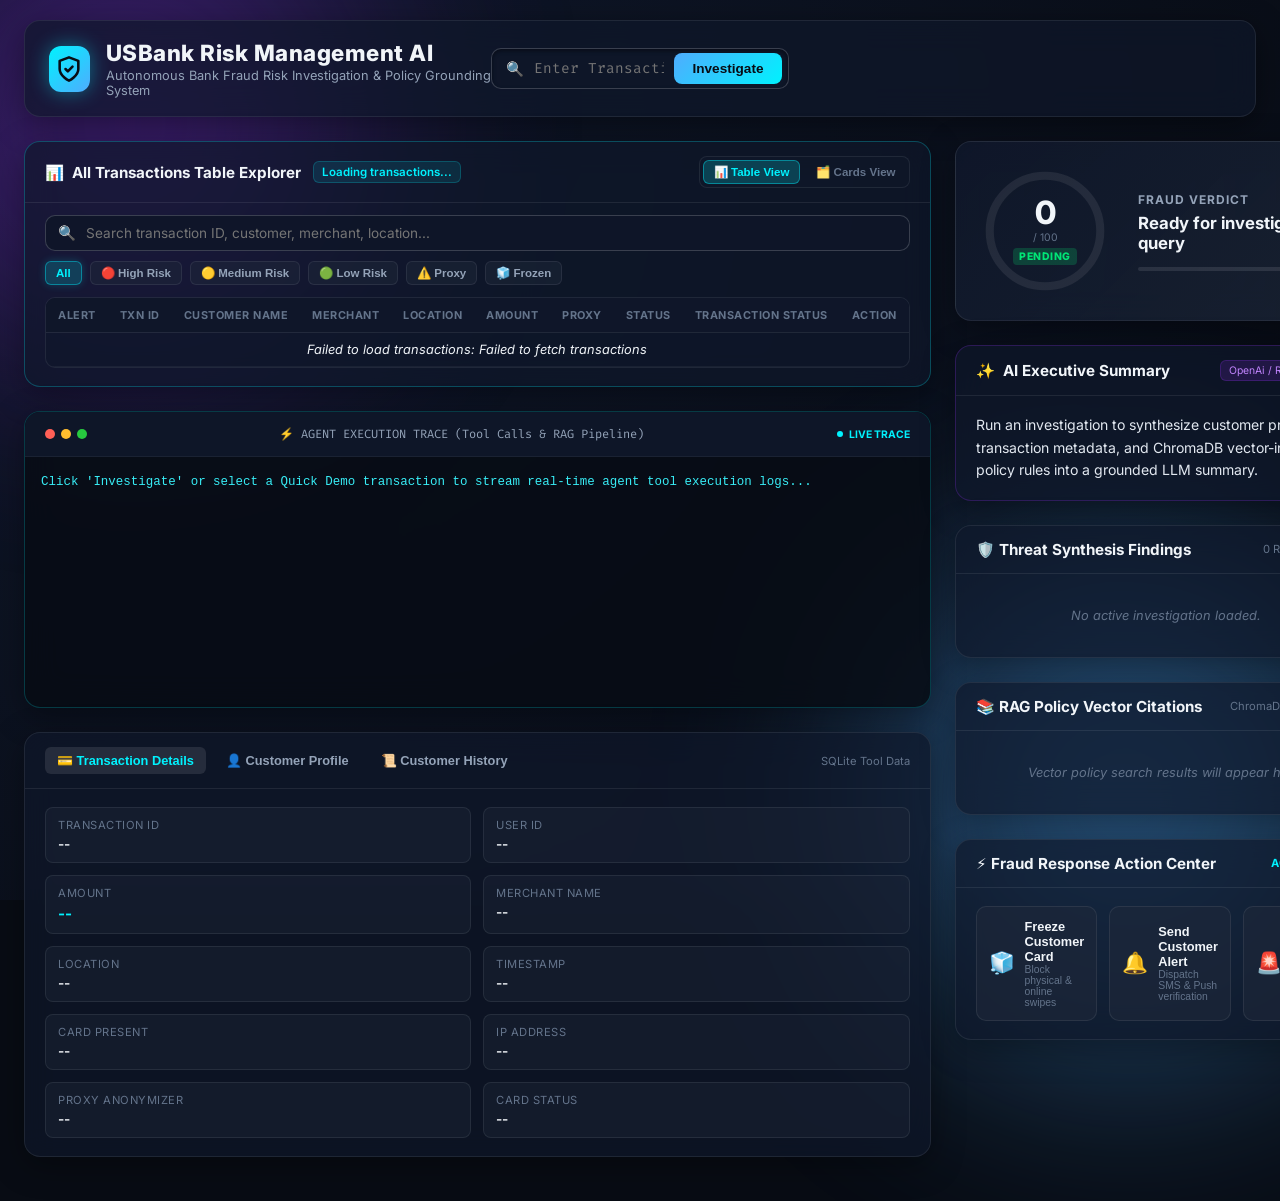
==== commit c5542bd5: "cleanup changes" ====
--- a/static/index.html
+++ b/static/index.html
@@ -1,5 +1,6 @@
 <!DOCTYPE html>
 <html lang="en">
+
 <head>
   <meta charset="UTF-8" />
   <meta name="viewport" content="width=device-width, initial-scale=1.0" />
@@ -8,8 +9,11 @@
   <!-- Google Fonts for Cyber/Glass Aesthetic -->
   <link rel="preconnect" href="https://fonts.googleapis.com">
   <link rel="preconnect" href="https://fonts.gstatic.com" crossorigin>
-  <link href="https://fonts.googleapis.com/css2?family=Fira+Code:wght@400;500;600&family=Inter:wght@300;400;500;600;700;800&display=swap" rel="stylesheet">
+  <link
+    href="https://fonts.googleapis.com/css2?family=Fira+Code:wght@400;500;600&family=Inter:wght@300;400;500;600;700;800&display=swap"
+    rel="stylesheet">
 </head>
+
 <body>
   <div class="app-background"></div>
   <div class="glow-orb orb-1"></div>
@@ -23,7 +27,8 @@
     <header class="glass-header">
       <div class="brand-section">
         <div class="shield-logo">
-          <svg width="28" height="28" viewBox="0 0 24 24" fill="none" stroke="currentColor" stroke-width="2.2" stroke-linecap="round" stroke-linejoin="round">
+          <svg width="28" height="28" viewBox="0 0 24 24" fill="none" stroke="currentColor" stroke-width="2.2"
+            stroke-linecap="round" stroke-linejoin="round">
             <path d="M12 22s8-4 8-10V5l-8-3-8 3v7c0 6 8 10 8 10z"></path>
             <path d="m9 12 2 2 4-4"></path>
           </svg>
@@ -48,10 +53,10 @@
 
     <!-- Main Dashboard 2-Column Grid -->
     <main class="dashboard-grid">
-      
+
       <!-- LEFT COLUMN: Transaction Explorer, Agent Trace & Evidence Tabs -->
       <section class="grid-column left-column">
-        
+
         <!-- Transaction Explorer & Live Search Panel -->
         <div class="glass-card explorer-card">
           <div class="card-header">
@@ -60,21 +65,28 @@
               <span class="explorer-count" id="explorer-count">Loading transactions...</span>
             </div>
             <div class="view-toggle-buttons">
-              <button class="btn-view-toggle active" id="view-mode-table" onclick="switchExplorerView('table')">📊 Table View</button>
-              <button class="btn-view-toggle" id="view-mode-card" onclick="switchExplorerView('card')">🗂️ Cards View</button>
+              <button class="btn-view-toggle active" id="view-mode-table" onclick="switchExplorerView('table')">📊 Table
+                View</button>
+              <button class="btn-view-toggle" id="view-mode-card" onclick="switchExplorerView('card')">🗂️ Cards
+                View</button>
             </div>
           </div>
           <div class="explorer-filter-bar">
             <div class="explorer-search-box">
               <span class="search-icon">🔍</span>
-              <input type="text" id="explorer-search-input" placeholder="Search transaction ID, customer, merchant, location..." />
-              <button id="explorer-search-clear" class="btn-clear" onclick="clearExplorerSearch()" style="display:none;">✕</button>
+              <input type="text" id="explorer-search-input"
+                placeholder="Search transaction ID, customer, merchant, location..." />
+              <button id="explorer-search-clear" class="btn-clear" onclick="clearExplorerSearch()"
+                style="display:none;">✕</button>
             </div>
             <div class="filter-pills">
               <button class="pill-btn active" data-filter="all" onclick="setFilterCategory('all')">All</button>
-              <button class="pill-btn pill-high" data-filter="high" onclick="setFilterCategory('high')">🔴 High Risk</button>
-              <button class="pill-btn pill-medium" data-filter="medium" onclick="setFilterCategory('medium')">🟡 Medium Risk</button>
-              <button class="pill-btn pill-low" data-filter="low" onclick="setFilterCategory('low')">🟢 Low Risk</button>
+              <button class="pill-btn pill-high" data-filter="high" onclick="setFilterCategory('high')">🔴 High
+                Risk</button>
+              <button class="pill-btn pill-medium" data-filter="medium" onclick="setFilterCategory('medium')">🟡 Medium
+                Risk</button>
+              <button class="pill-btn pill-low" data-filter="low" onclick="setFilterCategory('low')">🟢 Low
+                Risk</button>
               <button class="pill-btn" data-filter="proxy" onclick="setFilterCategory('proxy')">⚠️ Proxy</button>
               <button class="pill-btn" data-filter="frozen" onclick="setFilterCategory('frozen')">🧊 Frozen</button>
             </div>
@@ -99,7 +111,9 @@
                     </tr>
                   </thead>
                   <tbody id="main-txn-tbody">
-                    <tr><td colspan="10" class="empty-state">Loading transaction database...</td></tr>
+                    <tr>
+                      <td colspan="10" class="empty-state">Loading transaction database...</td>
+                    </tr>
                   </tbody>
                 </table>
               </div>
@@ -130,7 +144,8 @@
             </div>
           </div>
           <div class="terminal-body" id="terminal-body">
-            <pre id="terminal-content">Click 'Investigate' or select a Quick Demo transaction to stream real-time agent tool execution logs...</pre>
+            <pre
+              id="terminal-content">Click 'Investigate' or select a Quick Demo transaction to stream real-time agent tool execution logs...</pre>
           </div>
         </div>
 
@@ -155,28 +170,44 @@
             <!-- Tab 1: Transaction Details -->
             <div id="tab-txn-details" class="tab-pane active">
               <div class="kv-grid" id="txn-details-grid">
-                <div class="kv-item"><span class="kv-key">Transaction ID</span><span class="kv-val" id="val-txn-id">--</span></div>
-                <div class="kv-item"><span class="kv-key">User ID</span><span class="kv-val" id="val-txn-user">--</span></div>
-                <div class="kv-item"><span class="kv-key">Amount</span><span class="kv-val highlight-val" id="val-txn-amt">--</span></div>
-                <div class="kv-item"><span class="kv-key">Merchant Name</span><span class="kv-val" id="val-txn-merchant">--</span></div>
-                <div class="kv-item"><span class="kv-key">Location</span><span class="kv-val" id="val-txn-location">--</span></div>
-                <div class="kv-item"><span class="kv-key">Timestamp</span><span class="kv-val" id="val-txn-time">--</span></div>
-                <div class="kv-item"><span class="kv-key">Card Present</span><span class="kv-val" id="val-txn-cardpresent">--</span></div>
-                <div class="kv-item"><span class="kv-key">IP Address</span><span class="kv-val" id="val-txn-ip">--</span></div>
-                <div class="kv-item"><span class="kv-key">Proxy Anonymizer</span><span class="kv-val" id="val-txn-proxy">--</span></div>
-                <div class="kv-item"><span class="kv-key">Card Status</span><span class="kv-val" id="val-txn-status">--</span></div>
+                <div class="kv-item"><span class="kv-key">Transaction ID</span><span class="kv-val"
+                    id="val-txn-id">--</span></div>
+                <div class="kv-item"><span class="kv-key">User ID</span><span class="kv-val" id="val-txn-user">--</span>
+                </div>
+                <div class="kv-item"><span class="kv-key">Amount</span><span class="kv-val highlight-val"
+                    id="val-txn-amt">--</span></div>
+                <div class="kv-item"><span class="kv-key">Merchant Name</span><span class="kv-val"
+                    id="val-txn-merchant">--</span></div>
+                <div class="kv-item"><span class="kv-key">Location</span><span class="kv-val"
+                    id="val-txn-location">--</span></div>
+                <div class="kv-item"><span class="kv-key">Timestamp</span><span class="kv-val"
+                    id="val-txn-time">--</span></div>
+                <div class="kv-item"><span class="kv-key">Card Present</span><span class="kv-val"
+                    id="val-txn-cardpresent">--</span></div>
+                <div class="kv-item"><span class="kv-key">IP Address</span><span class="kv-val"
+                    id="val-txn-ip">--</span></div>
+                <div class="kv-item"><span class="kv-key">Proxy Anonymizer</span><span class="kv-val"
+                    id="val-txn-proxy">--</span></div>
+                <div class="kv-item"><span class="kv-key">Card Status</span><span class="kv-val"
+                    id="val-txn-status">--</span></div>
               </div>
             </div>
 
             <!-- Tab 2: Customer Profile -->
             <div id="tab-cust-profile" class="tab-pane">
               <div class="kv-grid" id="cust-profile-grid">
-                <div class="kv-item"><span class="kv-key">User ID</span><span class="kv-val" id="val-cust-id">--</span></div>
-                <div class="kv-item"><span class="kv-key">Full Name</span><span class="kv-val" id="val-cust-name">--</span></div>
-                <div class="kv-item"><span class="kv-key">Home Country</span><span class="kv-val" id="val-cust-country">--</span></div>
-                <div class="kv-item"><span class="kv-key">Avg Monthly Spend</span><span class="kv-val" id="val-cust-monthly">--</span></div>
-                <div class="kv-item"><span class="kv-key">Avg Transaction Amt</span><span class="kv-val" id="val-cust-avg">--</span></div>
-                <div class="kv-item"><span class="kv-key">Total History Txns</span><span class="kv-val" id="val-cust-count">--</span></div>
+                <div class="kv-item"><span class="kv-key">User ID</span><span class="kv-val" id="val-cust-id">--</span>
+                </div>
+                <div class="kv-item"><span class="kv-key">Full Name</span><span class="kv-val"
+                    id="val-cust-name">--</span></div>
+                <div class="kv-item"><span class="kv-key">Home Country</span><span class="kv-val"
+                    id="val-cust-country">--</span></div>
+                <div class="kv-item"><span class="kv-key">Avg Monthly Spend</span><span class="kv-val"
+                    id="val-cust-monthly">--</span></div>
+                <div class="kv-item"><span class="kv-key">Avg Transaction Amt</span><span class="kv-val"
+                    id="val-cust-avg">--</span></div>
+                <div class="kv-item"><span class="kv-key">Total History Txns</span><span class="kv-val"
+                    id="val-cust-count">--</span></div>
               </div>
             </div>
 
@@ -200,7 +231,9 @@
                     </tr>
                   </thead>
                   <tbody id="cust-history-tbody">
-                    <tr><td colspan="8" class="empty-state">Loading transaction history...</td></tr>
+                    <tr>
+                      <td colspan="8" class="empty-state">Loading transaction history...</td>
+                    </tr>
                   </tbody>
                 </table>
               </div>
@@ -241,11 +274,12 @@
         <div class="glass-card llm-summary-card">
           <div class="card-header">
             <h3><span class="ai-sparkle">✨</span> AI Executive Summary</h3>
-            <span class="llm-model-badge">Gemini / RAG Grounded</span>
+            <span class="llm-model-badge">OpenAi / RAG Grounded</span>
           </div>
           <div class="card-body">
             <p id="llm-summary-text" class="llm-text">
-              Run an investigation to synthesize customer profile, transaction metadata, and ChromaDB vector-indexed policy rules into a grounded LLM summary.
+              Run an investigation to synthesize customer profile, transaction metadata, and ChromaDB vector-indexed
+              policy rules into a grounded LLM summary.
             </p>
           </div>
         </div>
@@ -309,4 +343,5 @@
 
   <script src="/static/script.js?v=4"></script>
 </body>
-</html>
+
+</html>
